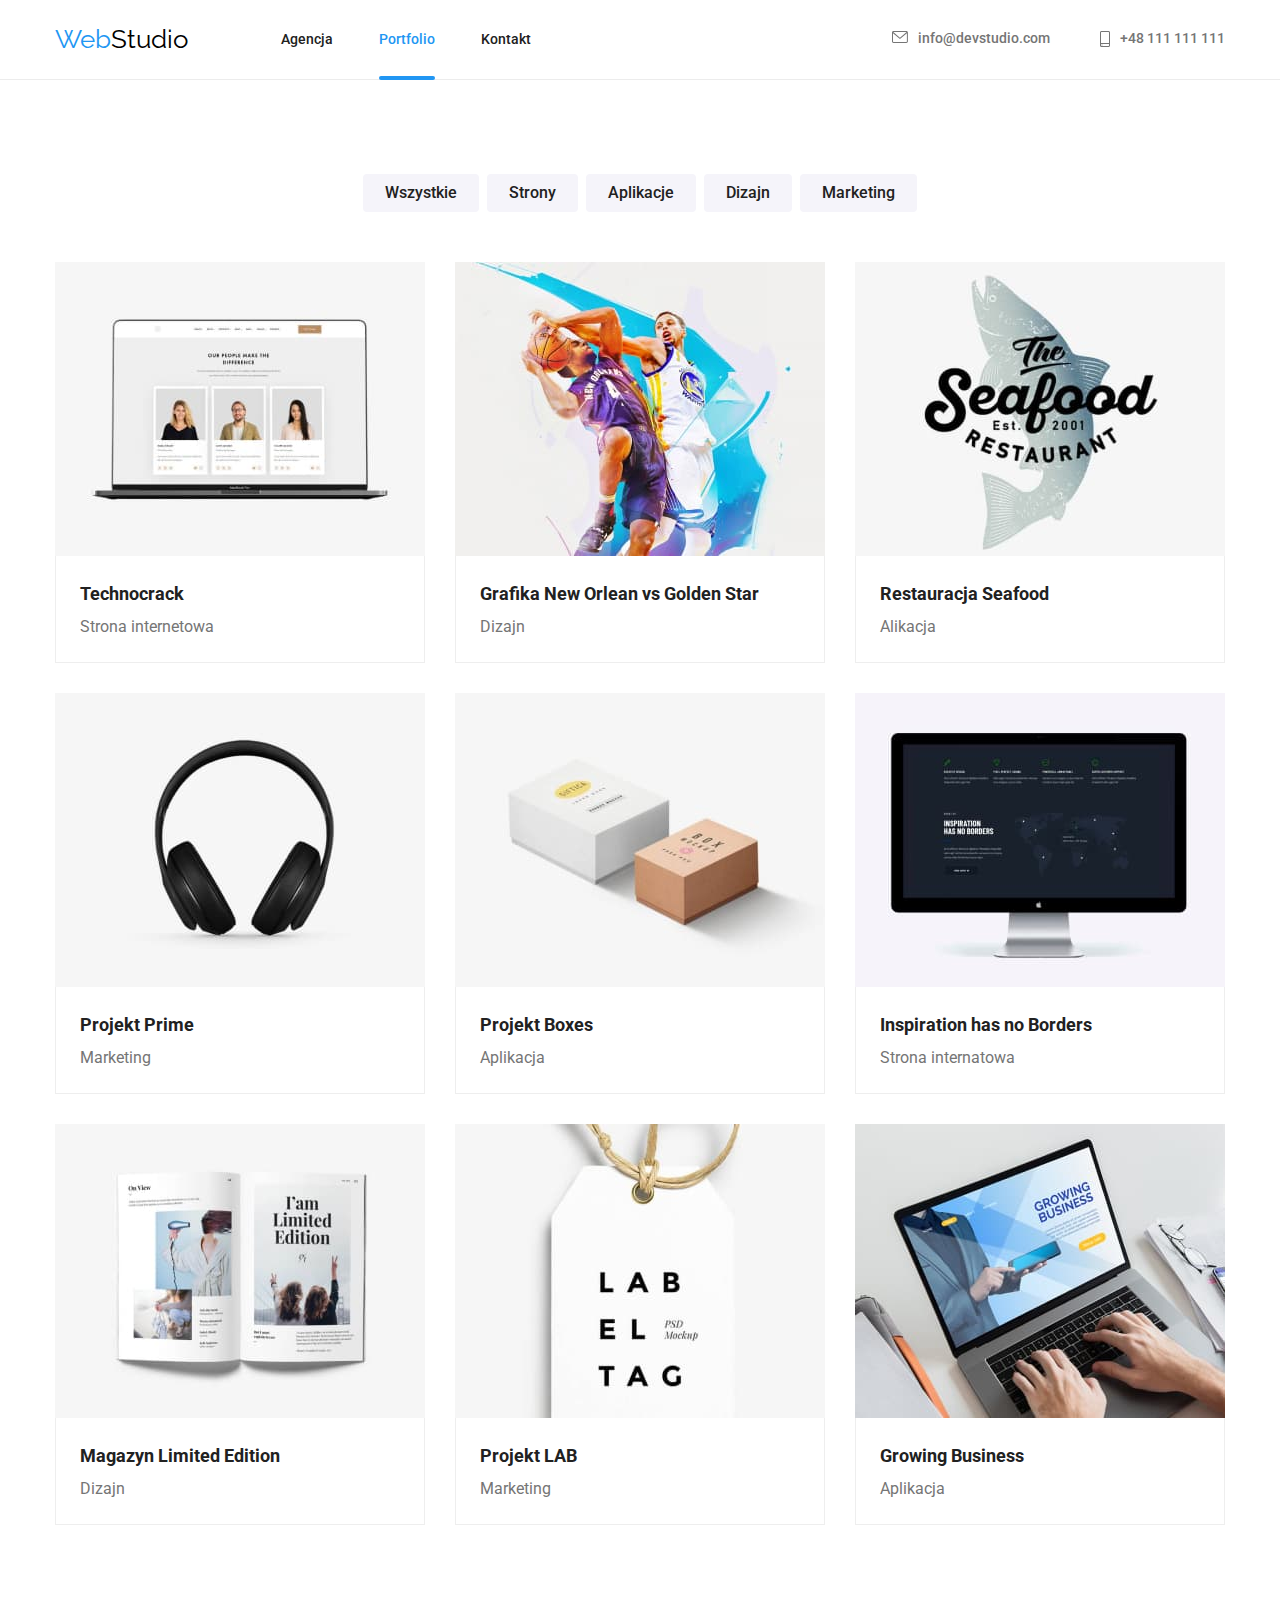
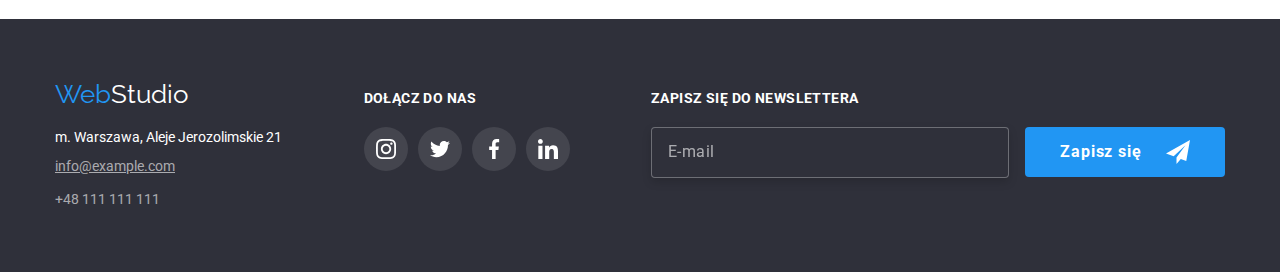
==== portfolio.html @ 1ae2829d "initial commit" ====
<!DOCTYPE html>
<html lang="pl">
  <head>
    <meta charset="UTF-8" />
    <meta http-equiv="X-UA-Compatible" content="IE=edge" />
    <meta name="viewport" content="width=device-width, initial-scale=1.0" />
    <title>Portfolio</title>
    <link rel="preconnect" href="https://fonts.googleapis.com" />
    <link rel="preconnect" href="https://fonts.gstatic.com" crossorigin />
    <link
      href="https://fonts.googleapis.com/css2?family=Raleway:wght@700&family=Roboto:wght@400;500;700;900&display=swap"
      rel="stylesheet"
    />
    <link rel="stylesheet" href="css/modern-normalize.min.css" />
    <link rel="stylesheet" href="css/style.css" />
  </head>
  <body>
    <!-- HEADER -->
    <header class="header-border">
      <div class="container haeder-content">
        <nav class="navigation">
          <a class="logo-header" href="index.html">
            <span class="logo-web">Web</span>Studio
          </a>
          <ul class="nav-content">
            <li><a class="nav-links" href="index.html">Agencja</a></li>
            <li><a class="nav-links nav-portfolio" href="#">Portfolio</a></li>
            <li><a class="nav-links" href="#">Kontakt</a></li>
          </ul>
        </nav>
        <ul class="contacts-header-content">
          <li>
            <a class="contacts-header" href="mailto:info@devstudio.com">
              <svg class="contacts-header-icon-envelope" width="16" height="12">
                <use href="images/icons.svg#icon-envelope"></use>
              </svg>
              <span>info@devstudio.com</span>
            </a>
          </li>
          <li>
            <a class="contacts-header" href="tel:+48111111111">
              <svg
                class="contacts-header-icon-smartphone"
                width="10"
                height="16"
              >
                <use href="images/icons.svg#icon-smartphone"></use>
              </svg>
              +48 111 111 111
            </a>
          </li>
        </ul>
      </div>
    </header>
    <main>
      <section class="section">
        <div class="container">
          <!-- Buttons -->
          <ul class="buttons-list">
            <li>
              <button class="all-buttons buttons-portfolio" type="button">
                Wszystkie
              </button>
            </li>
            <li>
              <button class="all-buttons buttons-portfolio" type="button">
                Strony
              </button>
            </li>
            <li>
              <button class="all-buttons buttons-portfolio" type="button">
                Aplikacje
              </button>
            </li>
            <li>
              <button class="all-buttons buttons-portfolio" type="button">
                Dizajn
              </button>
            </li>
            <li>
              <button class="all-buttons buttons-portfolio" type="button">
                Marketing
              </button>
            </li>
          </ul>
          <!-- Pictures -->
          <ul class="pictures-list">
            <li>
              <figure class="pictures-figure">
                <div class="portfolio-cards-box">
                  <img
                    src="images/laptop-1.jpg"
                    alt="laptop"
                    width="370"
                    height="294"
                  />
                  <div class="portfolio-cards-overlay">
                    <p class="pictures-description">
                      Technocrack jest popularną platformą wykorzystywaną do
                      rozpowszechniania koronawirusa. Firmy wykorzystują tę
                      platformę do celów szpiegowskich i ataków na
                      niezabezpieczone serwery konkurencji
                    </p>
                  </div>
                </div>
                <figcaption class="pictures-figcaption">
                  <h4 class="pictures-titles">Technocrack</h4>
                  <p class="pictures-text">Strona internetowa</p>
                </figcaption>
              </figure>
            </li>
            <li>
              <figure class="pictures-figure">
                <div class="portfolio-cards-box">
                  <img
                    src="images/basketball.jpg"
                    alt="ludzie grający w koszykówkę"
                    width="370"
                    height="294"
                  />
                  <div class="portfolio-cards-overlay">
                    <p class="pictures-description">
                      Technocrack jest popularną platformą wykorzystywaną do
                      rozpowszechniania koronawirusa. Firmy wykorzystują tę
                      platformę do celów szpiegowskich i ataków na
                      niezabezpieczone serwery konkurencji
                    </p>
                  </div>
                </div>
                <figcaption class="pictures-figcaption">
                  <h4 class="pictures-titles">
                    Grafika New Orlean vs Golden Star
                  </h4>
                  <p class="pictures-text">Dizajn</p>
                </figcaption>
              </figure>
            </li>
            <li>
              <figure class="pictures-figure">
                <div class="portfolio-cards-box">
                  <img
                    src="images/seafood.jpg"
                    alt="logo reastuaracji seafood"
                    width="370"
                    height="294"
                  />
                  <div class="portfolio-cards-overlay">
                    <p class="pictures-description">
                      Technocrack jest popularną platformą wykorzystywaną do
                      rozpowszechniania koronawirusa. Firmy wykorzystują tę
                      platformę do celów szpiegowskich i ataków na
                      niezabezpieczone serwery konkurencji
                    </p>
                  </div>
                </div>
                <figcaption class="pictures-figcaption">
                  <h4 class="pictures-titles">Restauracja Seafood</h4>
                  <p class="pictures-text">Alikacja</p>
                </figcaption>
              </figure>
            </li>
            <li>
              <figure class="pictures-figure">
                <div class="portfolio-cards-box">
                  <img
                    src="images/headphones.jpg"
                    alt="słuchawki"
                    width="370"
                    height="294"
                  />
                  <div class="portfolio-cards-overlay">
                    <p class="pictures-description">
                      Technocrack jest popularną platformą wykorzystywaną do
                      rozpowszechniania koronawirusa. Firmy wykorzystują tę
                      platformę do celów szpiegowskich i ataków na
                      niezabezpieczone serwery konkurencji
                    </p>
                  </div>
                </div>
                <figcaption class="pictures-figcaption">
                  <h4 class="pictures-titles">Projekt Prime</h4>
                  <p class="pictures-text">Marketing</p>
                </figcaption>
              </figure>
            </li>
            <li>
              <figure class="pictures-figure">
                <div class="portfolio-cards-box">
                  <img
                    src="images/packages.jpg"
                    alt="pudła"
                    width="370"
                    height="294"
                  />
                  <div class="portfolio-cards-overlay">
                    <p class="pictures-description">
                      Technocrack jest popularną platformą wykorzystywaną do
                      rozpowszechniania koronawirusa. Firmy wykorzystują tę
                      platformę do celów szpiegowskich i ataków na
                      niezabezpieczone serwery konkurencji
                    </p>
                  </div>
                </div>
                <figcaption class="pictures-figcaption">
                  <h4 class="pictures-titles">Projekt Boxes</h4>
                  <p class="pictures-text">Aplikacja</p>
                </figcaption>
              </figure>
            </li>
            <li>
              <figure class="pictures-figure">
                <div class="portfolio-cards-box">
                  <img
                    src="images/monitor.jpg"
                    alt="monitor"
                    width="370"
                    height="294"
                  />
                  <div class="portfolio-cards-overlay">
                    <p class="pictures-description">
                      Technocrack jest popularną platformą wykorzystywaną do
                      rozpowszechniania koronawirusa. Firmy wykorzystują tę
                      platformę do celów szpiegowskich i ataków na
                      niezabezpieczone serwery konkurencji
                    </p>
                  </div>
                </div>
                <figcaption class="pictures-figcaption">
                  <h4 class="pictures-titles">Inspiration has no Borders</h4>
                  <p class="pictures-text">Strona internatowa</p>
                </figcaption>
              </figure>
            </li>
            <li>
              <figure class="pictures-figure">
                <div class="portfolio-cards-box">
                  <img
                    src="images/book.jpg"
                    alt="magazyn limited edition"
                    width="370"
                    height="294"
                  />
                  <div class="portfolio-cards-overlay">
                    <p class="pictures-description">
                      Technocrack jest popularną platformą wykorzystywaną do
                      rozpowszechniania koronawirusa. Firmy wykorzystują tę
                      platformę do celów szpiegowskich i ataków na
                      niezabezpieczone serwery konkurencji
                    </p>
                  </div>
                </div>
                <figcaption class="pictures-figcaption">
                  <h4 class="pictures-titles">Magazyn Limited Edition</h4>
                  <p class="pictures-text">Dizajn</p>
                </figcaption>
              </figure>
            </li>
            <li>
              <figure class="pictures-figure">
                <div class="portfolio-cards-box">
                  <img
                    src="images/lab.jpg"
                    alt="etykieta LAB"
                    width="370"
                    height="294"
                  />
                  <div class="portfolio-cards-overlay">
                    <p class="pictures-description">
                      Technocrack jest popularną platformą wykorzystywaną do
                      rozpowszechniania koronawirusa. Firmy wykorzystują tę
                      platformę do celów szpiegowskich i ataków na
                      niezabezpieczone serwery konkurencji
                    </p>
                  </div>
                </div>
                <figcaption class="pictures-figcaption">
                  <h4 class="pictures-titles">Projekt LAB</h4>
                  <p class="pictures-text">Marketing</p>
                </figcaption>
              </figure>
            </li>
            <li>
              <figure class="pictures-figure">
                <div class="portfolio-cards-box">
                  <img
                    src="images/laptop-2.jpg"
                    alt="laptop"
                    width="370"
                    height="294"
                  />
                  <div class="portfolio-cards-overlay">
                    <p class="pictures-description">
                      Technocrack jest popularną platformą wykorzystywaną do
                      rozpowszechniania koronawirusa. Firmy wykorzystują tę
                      platformę do celów szpiegowskich i ataków na
                      niezabezpieczone serwery konkurencji
                    </p>
                  </div>
                </div>
                <figcaption class="pictures-figcaption">
                  <h4 class="pictures-titles">Growing Business</h4>
                  <p class="pictures-text">Aplikacja</p>
                </figcaption>
              </figure>
            </li>
          </ul>
        </div>
      </section>
    </main>
    <!-- FOOTER -->
    <footer class="footer-bg">
      <div class="container footer-content">
        <!-- FOOTER CONTACTS -->
        <div>
          <a class="logo-footer" href="index.html">
            <span class="logo-web">Web</span>Studio
          </a>
          <address class="footer-address">
            <ul class="footer-address-list">
              <li>
                <p class="company-address">
                  m. Warszawa, Aleje Jerozolimskie 21
                </p>
              </li>
              <li>
                <a
                  class="contacts-footer contacts-footer-mail"
                  href="mailto:info@example.com"
                >
                  info@example.com
                </a>
              </li>
              <li>
                <a class="contacts-footer" href="tel:+48111111111">
                  +48 111 111 111
                </a>
              </li>
            </ul>
          </address>
        </div>
        <!-- FOOTER JOIN US -->
        <div class="join-us-container">
          <h3 class="footer-titles">dołącz do nas</h3>
          <div class="join-us-links-container">
            <a class="join-us-links" href="#">
              <svg class="join-us-svg" width="44" height="44">
                <use
                  width="20"
                  height="20"
                  x="12"
                  y="12"
                  href="images/icons.svg#icon-instagram"
                ></use>
              </svg>
            </a>
            <a class="join-us-links" href="#">
              <svg class="join-us-svg" width="44" height="44">
                <use
                  width="20"
                  height="20"
                  x="12"
                  y="12"
                  href="images/icons.svg#icon-twitter"
                ></use>
              </svg>
            </a>
            <a class="join-us-links" href="#">
              <svg class="join-us-svg" width="44" height="44">
                <use
                  width="20"
                  height="20"
                  x="12"
                  y="12"
                  href="images/icons.svg#icon-facebook"
                ></use>
              </svg>
            </a>
            <a class="join-us-links" href="#">
              <svg class="join-us-svg" width="44" height="44">
                <use
                  width="20"
                  height="20"
                  x="12"
                  y="12"
                  href="images/icons.svg#icon-linkedin"
                ></use>
              </svg>
            </a>
          </div>
        </div>
        <!-- FOOTER NEWSLETTER -->
        <form name="newsletter" id="newsletter" autocomplete="on" validate>
          <div
            class="newsletter-container"
            role="group"
            aria-labelledby="newsletter"
          >
            <label>
              <span class="footer-titles">zapisz się do newslettera</span>
              <input
                type="email"
                name="newsletter-email"
                placeholder="E-mail"
                required
              />
            </label>
          </div>
          <button type="submit" class="all-buttons button-newsletter">
            <div class="newslatter-button-content">
              Zapisz się
              <svg class="newsletter-icon" width="24" height="24">
                <use href="images/icons.svg#icon-send"></use>
              </svg>
            </div>
          </button>
        </form>
      </div>
    </footer>
  </body>
</html>
---- css/style.css ----
:root {
  --brand-color: #2196f3;
  --white-color: #ffffff;
  --text-color: #757575;
  --body-color: #212121;
  --black-color: #000000;
  --background-portfolio-buttons-color: #f5f4fa;
  --contacts-footer-color: rgba(255, 255, 255, 0.6);
  --our-team-bg: #f5f4fa;
  --header-footer-bg: #2f303a;
  --pictures-figcaption-border-color: #eeeeee;
  --join-us-links-bg: rgba(255, 255, 255, 0.1);
  --header-border-bottom: #ececec;
  --hero-bg-gradient: rgba(47, 48, 58, 0.4);
  --our-strenghts-icon-bg: #f5f4fa;
  --icons-fill: #afb1b8;
  --what-we-do-img-title-bg: rgba(47, 48, 58, 0.8);
}
body {
  font-family: "Roboto", sans-serif;
  color: var(--body-color);
}
ul {
  list-style-type: none;
}
a {
  text-decoration: none;
}

/* logo */
.logo-header {
  font-family: "Raleway", sans-serif;
  color: var(--black-color);
  font-size: 26px;
  line-height: 1.19;
}
.logo-footer {
  font-family: "Raleway", sans-serif;
  color: var(--white-color);
  font-size: 26px;
  line-height: 1.19;
}
.logo-web {
  color: var(--brand-color);
}

/* nav */
.nav-links {
  color: inherit;
  font-weight: 500;
  font-size: 14px;
  line-height: 1.14;
  transition-property: color;
  transition-duration: 250ms;
  transition-timing-function: cubic-bezier(0.4, 0, 0.2, 1);
}
.nav-links:focus,
.nav-links:hover {
  color: var(--brand-color);
}
.nav-portfolio {
  color: var(--brand-color);
  position: relative;
}
.nav-portfolio::after {
  content: "";
  display: block;
  position: absolute;
  top: 0;
  bottom: 0;
  left: 0;
  right: 0;
  transform: translateY(45px);
  height: 4px;
  border-radius: 2px;
  background-color: var(--brand-color);
}
.nav-agency {
  color: var(--brand-color);
  position: relative;
}
.nav-agency::after {
  content: "";
  display: block;
  position: absolute;
  top: 0;
  bottom: 0;
  left: 0;
  right: 0;
  transform: translateY(45px);
  height: 4px;
  border-radius: 2px;
  background-color: var(--brand-color);
}

/* contacts */
.contacts-header {
  display: flex;
  color: var(--text-color);
  fill: var(--text-color);
  font-weight: 500;
  font-size: 14px;
  line-height: 1.14;
  transition-property: color, fill;
  transition-duration: 250ms;
  transition-timing-function: cubic-bezier(0.4, 0, 0.2, 1);
}
.contacts-header:focus,
.contacts-header:hover {
  color: var(--brand-color);
  fill: var(--brand-color);
}
.contacts-footer {
  color: var(--contacts-footer-color);
  font-weight: 400;
  font-size: 14px;
  line-height: 1.71;
}
.contacts-footer:focus,
.contacts-footer:hover {
  color: var(--brand-color);
}
.contacts-footer-mail {
  text-decoration: underline;
}
.company-address {
  color: var(--white-color);
  font-size: 14px;
  line-height: 1.14;
}

/* buttons */
.all-buttons {
  cursor: pointer;
  border-radius: 4px;
  border: none;
}
.button-main {
  color: var(--white-color);
  background-color: var(--brand-color);
  font-weight: 700;
  font-size: 16px;
  line-height: 1.88;
  width: 200px;
  height: 50px;
  transition-property: background-color, color;
  transition-duration: 250ms;
  transition-timing-function: cubic-bezier(0.4, 0, 0.2, 1);
}
.button-main:hover,
.button-main:focus {
  background-color: var(--white-color);
  color: var(--brand-color);
}
.buttons-portfolio {
  background: var(--background-portfolio-buttons-color);
  color: inherit;
  font-weight: 500;
  font-size: 16px;
  line-height: 1.63;
  padding: 6px 22px;
  transition-property: background-color, color, box-shadow;
  transition-duration: 250ms;
  transition-timing-function: cubic-bezier(0.4, 0, 0.2, 1);
}
.buttons-portfolio:focus,
.buttons-portfolio:hover {
  background: var(--brand-color);
  color: var(--white-color);
  box-shadow: 0px 3px 1px rgba(0, 0, 0, 0.1), 0px 1px 2px rgba(0, 0, 0, 0.08),
    0px 2px 2px rgba(0, 0, 0, 0.12);
}

/* hero */
.hero-text {
  color: var(--white-color);
  font-weight: 900;
  font-size: 44px;
  line-height: 1.36;
  text-align: center;
  margin-bottom: 30px;
  letter-spacing: 0.06em;
}

/* lorem ipsum */
.lorem-ipsum-title {
  color: inherit;
  font-weight: 700;
  font-size: 14px;
  line-height: 1.14;
  margin-bottom: 10px;
}
.lorem-ipsum-text {
  color: var(--text-color);
  font-size: 14px;
  line-height: 1.71;
  letter-spacing: 0.03em;
}

/* section our team and what we do */
.sections-titles {
  color: inherit;
  font-weight: 700;
  font-size: 36px;
  line-height: 1.17;
}
.team-names {
  color: inherit;
  font-weight: 500;
  font-size: 16px;
  line-height: 1.19;
  margin-bottom: 10px;
}
.team-job {
  color: var(--text-color);
  font-size: 16px;
  line-height: 1.19;
  margin-bottom: 16px;
}

/* pictures-section */
.pictures-titles {
  color: inherit;
  font-weight: 700;
  font-size: 18px;
  line-height: 2;
}
.pictures-text {
  color: var(--text-color);
  font-size: 16px;
  line-height: 1.88;
}

/* containers */
.container {
  width: 100%;
  max-width: 1200px;
  margin: 0 auto;
  padding: 0 15px;
}
.section {
  padding: 94px 0;
}
.section:nth-child(3) {
  padding-top: 0;
}

/* header */
.header-border {
  border-bottom: var(--header-border-bottom) solid 1px;
}
.haeder-content {
  display: flex;
  justify-content: space-between;
  align-items: center;
  padding: 24px 15px;
}
.contacts-header-content {
  display: flex;
  gap: 50px;
}
.nav-content {
  display: flex;
  gap: 46px;
  align-items: center;
  padding-left: 93px;
}

/* hero */
.hero-section {
  background-color: var(--header-footer-bg);
  background-image: linear-gradient(
      var(--hero-bg-gradient),
      var(--hero-bg-gradient)
    ),
    url("../images/hero-bg.jpg");
  background-repeat: no-repeat;
  background-position: center;
  background-size: cover;
  display: flex;
  justify-content: center;
  padding: 200px 0;
  width: 100%;
  max-width: 1600px;
  margin: 0 auto;
}
.hero-content {
  text-align: center;
  width: 696px;
}
.navigation {
  display: flex;
}

/* lorem */
.lorem-ipsum-list {
  display: flex;
  gap: 30px;
}

/* what we do */
.what-we-do-pictures {
  display: flex;
  gap: 30px;
}
.what-we-do-title {
  text-align: center;
  margin-bottom: 50px;
}

/* our team */
.our-team {
  display: flex;
  gap: 30px;
}
.our-team-section {
  background-color: var(--our-team-bg);
}
.our-team-title {
  text-align: center;
  margin-bottom: 50px;
}
.our-team-figure {
  margin: 0;
  background-color: var(--white-color);
  border-radius: 0px 0px 4px 4px;
  box-shadow: 0px 1px 3px rgba(0, 0, 0, 0.12), 0px 1px 1px rgba(0, 0, 0, 0.14),
    0px 2px 1px rgba(0, 0, 0, 0.2);
}
.our-team-figcaption {
  text-align: center;
  padding: 30px 0;
}

/* footer */
.footer-bg {
  background-color: var(--header-footer-bg);
}
.footer-content {
  display: flex;
  justify-content: space-between;
  padding: 60px 15px;
}
.footer-address {
  padding-top: 20px;
  font-style: normal;
}
.footer-address-list {
  display: flex;
  flex-direction: column;
  gap: 9px;
}

/* portfolio */
.buttons-list {
  display: flex;
  justify-content: center;
  gap: 8px;
  margin-bottom: 50px;
}
.pictures-list {
  display: flex;
  flex-wrap: wrap;
  gap: 30px;
}
.pictures-figure {
  margin: 0;
}
.pictures-figure:hover {
  box-shadow: 0px 1px 1px rgba(0, 0, 0, 0.12), 0px 4px 4px rgba(0, 0, 0, 0.06),
    1px 4px 6px rgba(0, 0, 0, 0.16);
}
.pictures-figure > img {
  vertical-align: bottom;
}
.pictures-figcaption {
  border-width: 0 1px 1px 1px;
  border-style: solid;
  border-color: var(--pictures-figcaption-border-color);
  padding: 20px 24px;
}

/* header icons */
.contacts-header-icon-envelope {
  margin-right: 10px;
  vertical-align: -1px;
}
.contacts-header-icon-smartphone {
  margin-right: 10px;
  vertical-align: -3px;
}

/* lorem ipsum icons */
.lorem-ipsum-list > li > svg {
  background-color: var(--our-strenghts-icon-bg);
  margin-bottom: 30px;
}

/* our team icons */
.our-team-container {
  display: flex;
  gap: 10px;
  justify-content: center;
}
.our-team-links {
  font-size: 0;
  border-radius: 50%;
  fill: var(--icons-fill);
  transition-property: fill, background-color;
  transition-duration: 250ms;
  transition-timing-function: cubic-bezier(0.4, 0, 0.2, 1);
}
.our-team-links:hover,
.our-team-links:focus {
  fill: var(--white-color);
  background-color: var(--brand-color);
}

/* our customers */
.our-customers-title {
  text-align: center;
  margin-bottom: 50px;
}
.our-customers-container {
  display: flex;
  gap: 30px;
}
.our-customers-links {
  width: 170px;
  font-size: 0;
  border: 1px solid var(--icons-fill);
  border-radius: 4px;
  fill: var(--icons-fill);
  transition-property: fill, border-color;
  transition-duration: 250ms;
  transition-timing-function: cubic-bezier(0.4, 0, 0.2, 1);
}
.our-customers-links:hover,
.our-customers-links:focus {
  fill: var(--brand-color);
  border-color: var(--brand-color);
}

/* join us */
.join-us-container {
  margin-top: 12px;
}
.footer-titles {
  font-weight: 700;
  font-size: 14px;
  line-height: 1.14;
  letter-spacing: 0.03em;
  text-transform: uppercase;
  color: var(--white-color);
  margin-bottom: 20px;
  display: block;
}
.join-us-links-container {
  display: flex;
  gap: 10px;
}
.join-us-links {
  font-size: 0;
  border-radius: 50%;
  transition-property: background-color;
  transition-duration: 250ms;
  transition-timing-function: cubic-bezier(0.4, 0, 0.2, 1);
}
.join-us-links:hover,
.join-us-links:focus {
  background-color: var(--brand-color);
}
.join-us-svg {
  background-color: var(--join-us-links-bg);
  fill: var(--white-color);
  border-radius: 50%;
}

/* hw5 */
.what-we-do-pictures > li {
  position: relative;
  font-size: 0;
}
.what-we-do-img-title {
  position: absolute;
  bottom: 0;
  left: 0;
  right: 0;
  padding: 27px 0;
  text-align: center;
  text-transform: uppercase;
  font-size: 14px;
  line-height: 1.14;
  color: var(--white-color);
  background-color: var(--what-we-do-img-title-bg);
}
.portfolio-cards-box {
  position: relative;
  overflow: hidden;
  font-size: 0;
}
.pictures-description {
  font-size: 18px;
  line-height: 28px;
  color: var(--white-color);
  padding: 49px 45px 49px 24px;
}
.portfolio-cards-overlay {
  position: absolute;
  top: 0;
  background-color: rgba(33, 150, 243, 0.9);
  transform: translateY(100%);
  transition: transform 250ms cubic-bezier(0.4, 0, 0.2, 1);
}
.pictures-figure:hover .portfolio-cards-overlay {
  transform: translateY(0);
}

/* MODAL */
.backdrop {
  position: fixed;
  display: flex;
  justify-content: center;
  align-items: center;
  cursor: not-allowed;
  width: 100%;
  height: 100%;
  top: 0;
  left: 0;
  background-color: rgba(0, 0, 0, 0.2);
  z-index: 1;
  visibility: visible;
  opacity: 1;
  transition: visibility 250ms cubic-bezier(0.4, 0, 0.2, 1),
    opacity 250ms cubic-bezier(0.4, 0, 0.2, 1);
}
.is-hidden {
  pointer-events: none;
  visibility: hidden;
  opacity: 0;
}
.modal {
  position: relative;
  width: 528px;
  background-color: var(--white-color);
  box-shadow: 0px 1px 3px rgba(0, 0, 0, 0.12), 0px 1px 1px rgba(0, 0, 0, 0.14),
    0px 2px 1px rgba(0, 0, 0, 0.2);
  border-radius: 4px;
  cursor: initial;
  transform: scale(1);
  transition-property: transform, border-radius;
  transition-duration: 0.4s;
  transition-timing-function: cubic-bezier(0.4, 0, 0.2, 1);
  padding: 40px;
}
.is-hidden .modal {
  transform: scale(0.1);
  border-radius: 50%;
}
.modal-close-button {
  position: absolute;
  right: 8px;
  top: 8px;
  cursor: pointer;
  border-radius: 50%;
  border: 1px solid rgba(0, 0, 0, 0.1);
  background-color: var(--white-color);
  padding: 0;
  font-size: 0;
}

/* newsletter */
.newsletter-container {
  margin-top: 12px;
  display: inline-block;
}
input[name="newsletter-email"] {
  background-color: var(--header-footer-bg);
  border: 1px solid rgba(255, 255, 255, 0.3);
  filter: drop-shadow(0px 4px 4px rgba(0, 0, 0, 0.15));
  border-radius: 4px;
  color: var(--white-color);
  padding: 15px 16px;
  width: 358px;
}
input[name="newsletter-email"]::placeholder {
  font-size: 16px;
  line-height: 1.25;
  letter-spacing: 0.03em;
  color: rgba(255, 255, 255, 0.6);
}
.button-newsletter {
  background-color: var(--brand-color);
  width: 200px;
  height: 50px;
  margin-left: 12px;
  transition-property: background-color, color;
  transition-duration: 250ms;
  transition-timing-function: cubic-bezier(0.4, 0, 0.2, 1);
  color: var(--white-color);
  font-weight: 700;
  font-size: 16px;
  line-height: 1.88;
  letter-spacing: 0.06em;
}
.button-newsletter:hover,
.button-newsletter:focus {
  background-color: var(--white-color);
  color: var(--brand-color);
}
.button-newsletter:hover .newsletter-icon,
.button-newsletter:focus .newsletter-icon {
  fill: var(--brand-color);
}
.newslatter-button-content {
  display: flex;
  justify-content: center;
  align-items: center;
  gap: 24px;
}
.newsletter-icon {
  fill: var(--white-color);
  transition-property: fill;
  transition-duration: 250ms;
  transition-timing-function: cubic-bezier(0.4, 0, 0.2, 1);
}

/* modal form */
.modal-title {
  font-size: 20px;
  line-height: 1, 15;
  letter-spacing: 0.03em;
  color: inherit;
  margin-bottom: 12px;
}
.order-input-title {
  font-size: 12px;
  line-height: 1.17;
  letter-spacing: 0.01em;
  color: var(--text-color);
  margin-bottom: 4px;
  display: block;
  text-align: left;
}
.button-order {
  width: 200px;
  height: 50px;
  background-color: var(--brand-color);
  color: var(--white-color);
  box-shadow: 0px 4px 4px rgba(0, 0, 0, 0.15);
  font-size: 16px;
  line-height: 1.88;
  letter-spacing: 0.06em;
  margin-top: 20px;
  border: 2px solid var(--brand-color);
  transition-property: background-color, color;
  transition-duration: 250ms;
  transition-timing-function: cubic-bezier(0.4, 0, 0.2, 1);
}
.button-order:hover,
.button-order:focus {
  background-color: var(--white-color);
  color: var(--brand-color);
}
.order-links {
  text-decoration: underline;
  color: var(--brand-color);
}
.order-checkbox-text {
  font-size: 14px;
  line-height: 1.71;
  letter-spacing: 0.03em;
  color: var(--text-color);
}
.order-label {
  display: block;
  margin-bottom: 10px;
  width: 100%;
  position: relative;
}
.order-textarea {
  resize: none;
  border: 1px solid rgba(33, 33, 33, 0.2);
  border-radius: 4px;
  padding: 12px 16px;
  width: 100%;
  font-size: 12px;
  line-height: 1.17;
  letter-spacing: 0.01em;
  outline: none;
  transition-property: border;
  transition-duration: 250ms;
  transition-timing-function: cubic-bezier(0.4, 0, 0.2, 1);
}
.order-textarea::placeholder {
  font-size: 12px;
  line-height: 1.17;
  letter-spacing: 0.01em;
  color: rgba(117, 117, 117, 0.5);
}
.order-input {
  width: 100%;
  border: 1px solid rgba(33, 33, 33, 0.2);
  border-radius: 4px;
  color: inherit;
  padding: 11px 12px 11px 42px;
  outline: none;
  transition-property: border;
  transition-duration: 250ms;
  transition-timing-function: cubic-bezier(0.4, 0, 0.2, 1);
}
.order-label:focus-within .order-input {
  border: 1px solid var(--brand-color);
}
.order-label:focus-within .order-form-icon {
  fill: var(--brand-color);
}
.order-textarea:focus {
  border: 1px solid var(--brand-color);
}
.order-form-icon {
  position: absolute;
  left: 15px;
  top: 30px;
  transition-property: fill;
  transition-duration: 250ms;
  transition-timing-function: cubic-bezier(0.4, 0, 0.2, 1);
}
.order-checkbox-icon {
  position: absolute;
  fill: var(--white-color);
  border: 2px solid #212121;
  border-radius: 3px;
  left: 12px;
  top: 3px;
  transition-property: fill;
  transition-duration: 250ms;
  transition-timing-function: cubic-bezier(0.4, 0, 0.2, 1);
}
.order-checkbox-input {
  margin-right: 5px;
}
.order-checkbox-input:checked + .order-checkbox-icon {
  fill: var(--brand-color);
  border: none;
}
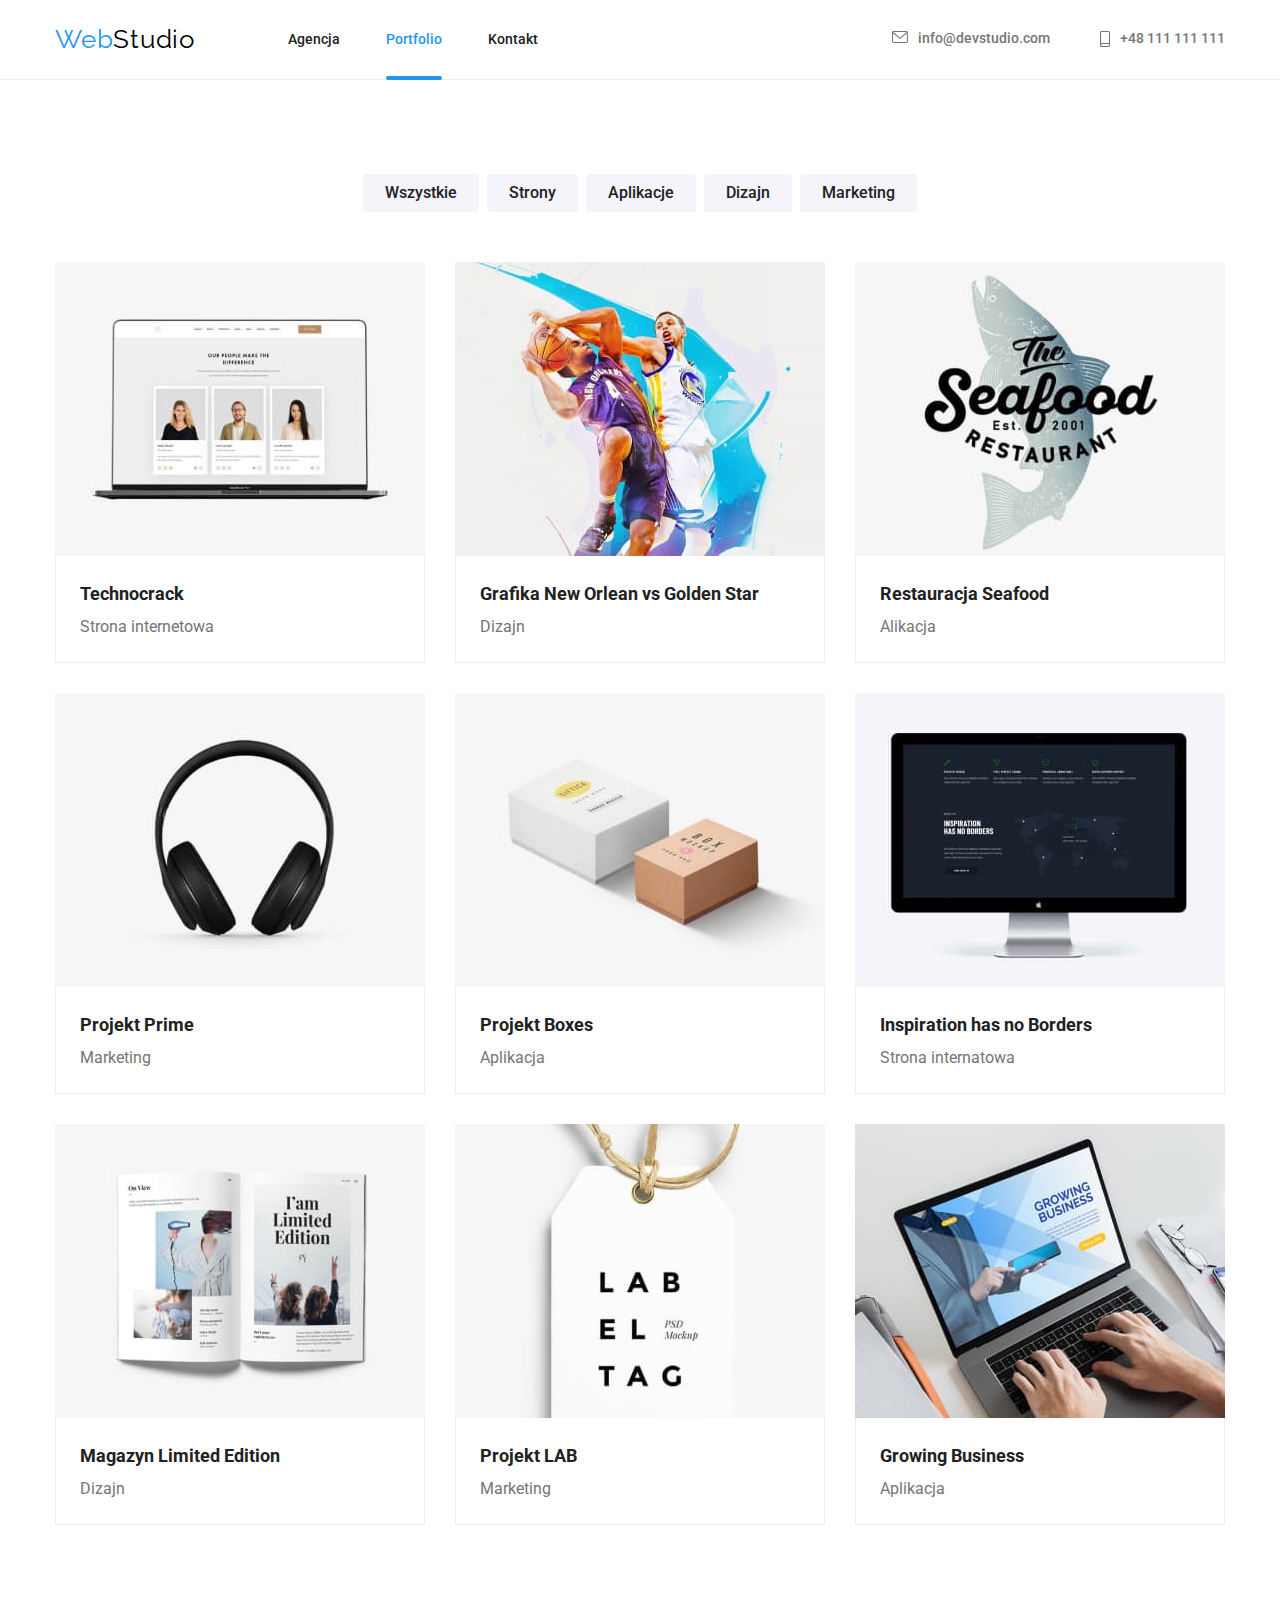
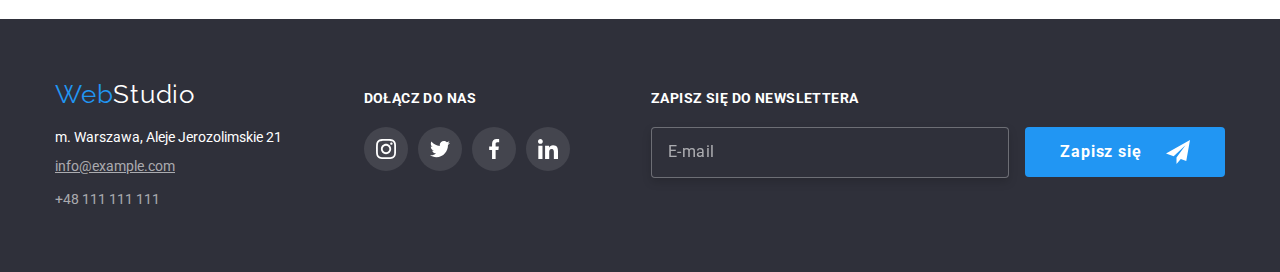
==== commit 24f76255: "page portfolio done" ====
--- a/portfolio.html
+++ b/portfolio.html
@@ -12,38 +12,41 @@
       rel="stylesheet"
     />
     <link rel="stylesheet" href="css/modern-normalize.min.css" />
-    <link rel="stylesheet" href="css/style.css" />
+    <!-- <link rel="stylesheet" href="css/style.css" /> -->
+    <link rel="stylesheet" href="css/main.min.css" />
   </head>
   <body>
     <!-- HEADER -->
-    <header class="header-border">
-      <div class="container haeder-content">
-        <nav class="navigation">
-          <a class="logo-header" href="index.html">
-            <span class="logo-web">Web</span>Studio
+    <header class="header">
+      <div class="container header__container">
+        <!-- HEADER NAVIGATION -->
+        <nav class="header__nav">
+          <a class="logo" href="index.html">
+            <span class="logo__web">Web</span>Studio
           </a>
-          <ul class="nav-content">
-            <li><a class="nav-links" href="index.html">Agencja</a></li>
-            <li><a class="nav-links nav-portfolio" href="#">Portfolio</a></li>
-            <li><a class="nav-links" href="#">Kontakt</a></li>
+          <ul class="header__nav-list">
+            <li><a class="header__nav-item" href="index.html">Agencja</a></li>
+            <li>
+              <a class="header__nav-item header__nav-item--line" href="#"
+                >Portfolio</a
+              >
+            </li>
+            <li><a class="header__nav-item" href="#">Kontakt</a></li>
           </ul>
         </nav>
-        <ul class="contacts-header-content">
+        <!-- HEADER CONTACTS -->
+        <ul class="header__contact-list">
           <li>
-            <a class="contacts-header" href="mailto:info@devstudio.com">
-              <svg class="contacts-header-icon-envelope" width="16" height="12">
+            <a class="header__contact-link" href="mailto:info@devstudio.com">
+              <svg class="header__icon-envelope" width="16" height="12">
                 <use href="images/icons.svg#icon-envelope"></use>
               </svg>
               <span>info@devstudio.com</span>
             </a>
           </li>
           <li>
-            <a class="contacts-header" href="tel:+48111111111">
-              <svg
-                class="contacts-header-icon-smartphone"
-                width="10"
-                height="16"
-              >
+            <a class="header__contact-link" href="tel:+48111111111">
+              <svg class="header__icon-smartphone" width="10" height="16">
                 <use href="images/icons.svg#icon-smartphone"></use>
               </svg>
               +48 111 111 111
@@ -52,254 +55,273 @@
         </ul>
       </div>
     </header>
+    <!-- MAIN -->
     <main>
       <section class="section">
         <div class="container">
-          <!-- Buttons -->
-          <ul class="buttons-list">
-            <li>
-              <button class="all-buttons buttons-portfolio" type="button">
+          <!-- BUTTONS -->
+          <ul class="portfolio-btn">
+            <li>
+              <button class="btn btn--portfolio" type="button">
                 Wszystkie
               </button>
             </li>
             <li>
-              <button class="all-buttons buttons-portfolio" type="button">
-                Strony
-              </button>
-            </li>
-            <li>
-              <button class="all-buttons buttons-portfolio" type="button">
+              <button class="btn btn--portfolio" type="button">Strony</button>
+            </li>
+            <li>
+              <button class="btn btn--portfolio" type="button">
                 Aplikacje
               </button>
             </li>
             <li>
-              <button class="all-buttons buttons-portfolio" type="button">
-                Dizajn
-              </button>
-            </li>
-            <li>
-              <button class="all-buttons buttons-portfolio" type="button">
+              <button class="btn btn--portfolio" type="button">Dizajn</button>
+            </li>
+            <li>
+              <button class="btn btn--portfolio" type="button">
                 Marketing
               </button>
             </li>
           </ul>
-          <!-- Pictures -->
-          <ul class="pictures-list">
-            <li>
-              <figure class="pictures-figure">
-                <div class="portfolio-cards-box">
-                  <img
+          <!-- CARDS -->
+          <ul class="portfolio-cards">
+            <!-- CARD 1 -->
+            <li>
+              <figure class="portfolio-cards__figure">
+                <div class="portfolio-cards__box">
+                  <img
+                    class="portfolio-cards__img"
                     src="images/laptop-1.jpg"
                     alt="laptop"
                     width="370"
                     height="294"
                   />
-                  <div class="portfolio-cards-overlay">
-                    <p class="pictures-description">
-                      Technocrack jest popularną platformą wykorzystywaną do
-                      rozpowszechniania koronawirusa. Firmy wykorzystują tę
-                      platformę do celów szpiegowskich i ataków na
-                      niezabezpieczone serwery konkurencji
-                    </p>
-                  </div>
-                </div>
-                <figcaption class="pictures-figcaption">
-                  <h4 class="pictures-titles">Technocrack</h4>
-                  <p class="pictures-text">Strona internetowa</p>
-                </figcaption>
-              </figure>
-            </li>
-            <li>
-              <figure class="pictures-figure">
-                <div class="portfolio-cards-box">
-                  <img
+                  <div class="portfolio-cards__overlay">
+                    <p class="portfolio-cards__description">
+                      Technocrack jest popularną platformą wykorzystywaną do
+                      rozpowszechniania koronawirusa. Firmy wykorzystują tę
+                      platformę do celów szpiegowskich i ataków na
+                      niezabezpieczone serwery konkurencji
+                    </p>
+                  </div>
+                </div>
+                <figcaption class="portfolio-cards__figcaption">
+                  <h4 class="portfolio-cards__title">Technocrack</h4>
+                  <p class="portfolio-cards__text">Strona internetowa</p>
+                </figcaption>
+              </figure>
+            </li>
+            <!-- CARD 2 -->
+            <li>
+              <figure class="portfolio-cards__figure">
+                <div class="portfolio-cards__box">
+                  <img
+                    class="portfolio-cards__img"
                     src="images/basketball.jpg"
                     alt="ludzie grający w koszykówkę"
                     width="370"
                     height="294"
                   />
-                  <div class="portfolio-cards-overlay">
-                    <p class="pictures-description">
-                      Technocrack jest popularną platformą wykorzystywaną do
-                      rozpowszechniania koronawirusa. Firmy wykorzystują tę
-                      platformę do celów szpiegowskich i ataków na
-                      niezabezpieczone serwery konkurencji
-                    </p>
-                  </div>
-                </div>
-                <figcaption class="pictures-figcaption">
-                  <h4 class="pictures-titles">
+                  <div class="portfolio-cards__overlay">
+                    <p class="portfolio-cards__description">
+                      Technocrack jest popularną platformą wykorzystywaną do
+                      rozpowszechniania koronawirusa. Firmy wykorzystują tę
+                      platformę do celów szpiegowskich i ataków na
+                      niezabezpieczone serwery konkurencji
+                    </p>
+                  </div>
+                </div>
+                <figcaption class="portfolio-cards__figcaption">
+                  <h4 class="portfolio-cards__title">
                     Grafika New Orlean vs Golden Star
                   </h4>
-                  <p class="pictures-text">Dizajn</p>
-                </figcaption>
-              </figure>
-            </li>
-            <li>
-              <figure class="pictures-figure">
-                <div class="portfolio-cards-box">
-                  <img
+                  <p class="portfolio-cards__text">Dizajn</p>
+                </figcaption>
+              </figure>
+            </li>
+            <!-- CARD 3 -->
+            <li>
+              <figure class="portfolio-cards__figure">
+                <div class="portfolio-cards__box">
+                  <img
+                    class="portfolio-cards__img"
                     src="images/seafood.jpg"
                     alt="logo reastuaracji seafood"
                     width="370"
                     height="294"
                   />
-                  <div class="portfolio-cards-overlay">
-                    <p class="pictures-description">
-                      Technocrack jest popularną platformą wykorzystywaną do
-                      rozpowszechniania koronawirusa. Firmy wykorzystują tę
-                      platformę do celów szpiegowskich i ataków na
-                      niezabezpieczone serwery konkurencji
-                    </p>
-                  </div>
-                </div>
-                <figcaption class="pictures-figcaption">
-                  <h4 class="pictures-titles">Restauracja Seafood</h4>
-                  <p class="pictures-text">Alikacja</p>
-                </figcaption>
-              </figure>
-            </li>
-            <li>
-              <figure class="pictures-figure">
-                <div class="portfolio-cards-box">
-                  <img
+                  <div class="portfolio-cards__overlay">
+                    <p class="portfolio-cards__description">
+                      Technocrack jest popularną platformą wykorzystywaną do
+                      rozpowszechniania koronawirusa. Firmy wykorzystują tę
+                      platformę do celów szpiegowskich i ataków na
+                      niezabezpieczone serwery konkurencji
+                    </p>
+                  </div>
+                </div>
+                <figcaption class="portfolio-cards__figcaption">
+                  <h4 class="portfolio-cards__title">Restauracja Seafood</h4>
+                  <p class="portfolio-cards__text">Alikacja</p>
+                </figcaption>
+              </figure>
+            </li>
+            <!-- CARD 4 -->
+            <li>
+              <figure class="portfolio-cards__figure">
+                <div class="portfolio-cards__box">
+                  <img
+                    class="portfolio-cards__img"
                     src="images/headphones.jpg"
                     alt="słuchawki"
                     width="370"
                     height="294"
                   />
-                  <div class="portfolio-cards-overlay">
-                    <p class="pictures-description">
-                      Technocrack jest popularną platformą wykorzystywaną do
-                      rozpowszechniania koronawirusa. Firmy wykorzystują tę
-                      platformę do celów szpiegowskich i ataków na
-                      niezabezpieczone serwery konkurencji
-                    </p>
-                  </div>
-                </div>
-                <figcaption class="pictures-figcaption">
-                  <h4 class="pictures-titles">Projekt Prime</h4>
-                  <p class="pictures-text">Marketing</p>
-                </figcaption>
-              </figure>
-            </li>
-            <li>
-              <figure class="pictures-figure">
-                <div class="portfolio-cards-box">
-                  <img
+                  <div class="portfolio-cards__overlay">
+                    <p class="portfolio-cards__description">
+                      Technocrack jest popularną platformą wykorzystywaną do
+                      rozpowszechniania koronawirusa. Firmy wykorzystują tę
+                      platformę do celów szpiegowskich i ataków na
+                      niezabezpieczone serwery konkurencji
+                    </p>
+                  </div>
+                </div>
+                <figcaption class="portfolio-cards__figcaption">
+                  <h4 class="portfolio-cards__title">Projekt Prime</h4>
+                  <p class="portfolio-cards__text">Marketing</p>
+                </figcaption>
+              </figure>
+            </li>
+            <!-- CARD 5 -->
+            <li>
+              <figure class="portfolio-cards__figure">
+                <div class="portfolio-cards__box">
+                  <img
+                    class="portfolio-cards__img"
                     src="images/packages.jpg"
                     alt="pudła"
                     width="370"
                     height="294"
                   />
-                  <div class="portfolio-cards-overlay">
-                    <p class="pictures-description">
-                      Technocrack jest popularną platformą wykorzystywaną do
-                      rozpowszechniania koronawirusa. Firmy wykorzystują tę
-                      platformę do celów szpiegowskich i ataków na
-                      niezabezpieczone serwery konkurencji
-                    </p>
-                  </div>
-                </div>
-                <figcaption class="pictures-figcaption">
-                  <h4 class="pictures-titles">Projekt Boxes</h4>
-                  <p class="pictures-text">Aplikacja</p>
-                </figcaption>
-              </figure>
-            </li>
-            <li>
-              <figure class="pictures-figure">
-                <div class="portfolio-cards-box">
-                  <img
+                  <div class="portfolio-cards__overlay">
+                    <p class="portfolio-cards__description">
+                      Technocrack jest popularną platformą wykorzystywaną do
+                      rozpowszechniania koronawirusa. Firmy wykorzystują tę
+                      platformę do celów szpiegowskich i ataków na
+                      niezabezpieczone serwery konkurencji
+                    </p>
+                  </div>
+                </div>
+                <figcaption class="portfolio-cards__figcaption">
+                  <h4 class="portfolio-cards__title">Projekt Boxes</h4>
+                  <p class="portfolio-cards__text">Aplikacja</p>
+                </figcaption>
+              </figure>
+            </li>
+            <!-- CARD 6 -->
+            <li>
+              <figure class="portfolio-cards__figure">
+                <div class="portfolio-cards__box">
+                  <img
+                    class="portfolio-cards__img"
                     src="images/monitor.jpg"
                     alt="monitor"
                     width="370"
                     height="294"
                   />
-                  <div class="portfolio-cards-overlay">
-                    <p class="pictures-description">
-                      Technocrack jest popularną platformą wykorzystywaną do
-                      rozpowszechniania koronawirusa. Firmy wykorzystują tę
-                      platformę do celów szpiegowskich i ataków na
-                      niezabezpieczone serwery konkurencji
-                    </p>
-                  </div>
-                </div>
-                <figcaption class="pictures-figcaption">
-                  <h4 class="pictures-titles">Inspiration has no Borders</h4>
-                  <p class="pictures-text">Strona internatowa</p>
-                </figcaption>
-              </figure>
-            </li>
-            <li>
-              <figure class="pictures-figure">
-                <div class="portfolio-cards-box">
-                  <img
+                  <div class="portfolio-cards__overlay">
+                    <p class="portfolio-cards__description">
+                      Technocrack jest popularną platformą wykorzystywaną do
+                      rozpowszechniania koronawirusa. Firmy wykorzystują tę
+                      platformę do celów szpiegowskich i ataków na
+                      niezabezpieczone serwery konkurencji
+                    </p>
+                  </div>
+                </div>
+                <figcaption class="portfolio-cards__figcaption">
+                  <h4 class="portfolio-cards__title">
+                    Inspiration has no Borders
+                  </h4>
+                  <p class="portfolio-cards__text">Strona internatowa</p>
+                </figcaption>
+              </figure>
+            </li>
+            <!-- CARD 7 -->
+            <li>
+              <figure class="portfolio-cards__figure">
+                <div class="portfolio-cards__box">
+                  <img
+                    class="portfolio-cards__img"
                     src="images/book.jpg"
                     alt="magazyn limited edition"
                     width="370"
                     height="294"
                   />
-                  <div class="portfolio-cards-overlay">
-                    <p class="pictures-description">
-                      Technocrack jest popularną platformą wykorzystywaną do
-                      rozpowszechniania koronawirusa. Firmy wykorzystują tę
-                      platformę do celów szpiegowskich i ataków na
-                      niezabezpieczone serwery konkurencji
-                    </p>
-                  </div>
-                </div>
-                <figcaption class="pictures-figcaption">
-                  <h4 class="pictures-titles">Magazyn Limited Edition</h4>
-                  <p class="pictures-text">Dizajn</p>
-                </figcaption>
-              </figure>
-            </li>
-            <li>
-              <figure class="pictures-figure">
-                <div class="portfolio-cards-box">
-                  <img
+                  <div class="portfolio-cards__overlay">
+                    <p class="portfolio-cards__description">
+                      Technocrack jest popularną platformą wykorzystywaną do
+                      rozpowszechniania koronawirusa. Firmy wykorzystują tę
+                      platformę do celów szpiegowskich i ataków na
+                      niezabezpieczone serwery konkurencji
+                    </p>
+                  </div>
+                </div>
+                <figcaption class="portfolio-cards__figcaption">
+                  <h4 class="portfolio-cards__title">
+                    Magazyn Limited Edition
+                  </h4>
+                  <p class="portfolio-cards__text">Dizajn</p>
+                </figcaption>
+              </figure>
+            </li>
+            <!-- CARD 8 -->
+            <li>
+              <figure class="portfolio-cards__figure">
+                <div class="portfolio-cards__box">
+                  <img
+                    class="portfolio-cards__img"
                     src="images/lab.jpg"
                     alt="etykieta LAB"
                     width="370"
                     height="294"
                   />
-                  <div class="portfolio-cards-overlay">
-                    <p class="pictures-description">
-                      Technocrack jest popularną platformą wykorzystywaną do
-                      rozpowszechniania koronawirusa. Firmy wykorzystują tę
-                      platformę do celów szpiegowskich i ataków na
-                      niezabezpieczone serwery konkurencji
-                    </p>
-                  </div>
-                </div>
-                <figcaption class="pictures-figcaption">
-                  <h4 class="pictures-titles">Projekt LAB</h4>
-                  <p class="pictures-text">Marketing</p>
-                </figcaption>
-              </figure>
-            </li>
-            <li>
-              <figure class="pictures-figure">
-                <div class="portfolio-cards-box">
-                  <img
+                  <div class="portfolio-cards__overlay">
+                    <p class="portfolio-cards__description">
+                      Technocrack jest popularną platformą wykorzystywaną do
+                      rozpowszechniania koronawirusa. Firmy wykorzystują tę
+                      platformę do celów szpiegowskich i ataków na
+                      niezabezpieczone serwery konkurencji
+                    </p>
+                  </div>
+                </div>
+                <figcaption class="portfolio-cards__figcaption">
+                  <h4 class="portfolio-cards__title">Projekt LAB</h4>
+                  <p class="portfolio-cards__text">Marketing</p>
+                </figcaption>
+              </figure>
+            </li>
+            <!-- CARD 9 -->
+            <li>
+              <figure class="portfolio-cards__figure">
+                <div class="portfolio-cards__box">
+                  <img
+                    class="portfolio-cards__img"
                     src="images/laptop-2.jpg"
                     alt="laptop"
                     width="370"
                     height="294"
                   />
-                  <div class="portfolio-cards-overlay">
-                    <p class="pictures-description">
-                      Technocrack jest popularną platformą wykorzystywaną do
-                      rozpowszechniania koronawirusa. Firmy wykorzystują tę
-                      platformę do celów szpiegowskich i ataków na
-                      niezabezpieczone serwery konkurencji
-                    </p>
-                  </div>
-                </div>
-                <figcaption class="pictures-figcaption">
-                  <h4 class="pictures-titles">Growing Business</h4>
-                  <p class="pictures-text">Aplikacja</p>
+                  <div class="portfolio-cards__overlay">
+                    <p class="portfolio-cards__description">
+                      Technocrack jest popularną platformą wykorzystywaną do
+                      rozpowszechniania koronawirusa. Firmy wykorzystują tę
+                      platformę do celów szpiegowskich i ataków na
+                      niezabezpieczone serwery konkurencji
+                    </p>
+                  </div>
+                </div>
+                <figcaption class="portfolio-cards__figcaption">
+                  <h4 class="portfolio-cards__title">Growing Business</h4>
+                  <p class="portfolio-cards__text">Aplikacja</p>
                 </figcaption>
               </figure>
             </li>
@@ -308,30 +330,30 @@
       </section>
     </main>
     <!-- FOOTER -->
-    <footer class="footer-bg">
-      <div class="container footer-content">
+    <footer class="footer">
+      <div class="container footer__container">
         <!-- FOOTER CONTACTS -->
         <div>
-          <a class="logo-footer" href="index.html">
-            <span class="logo-web">Web</span>Studio
+          <a class="logo logo--footer" href="index.html">
+            <span class="logo__web">Web</span>Studio
           </a>
-          <address class="footer-address">
-            <ul class="footer-address-list">
+          <address class="footer__address">
+            <ul class="footer__address-list">
               <li>
-                <p class="company-address">
+                <p class="footer__company-address">
                   m. Warszawa, Aleje Jerozolimskie 21
                 </p>
               </li>
               <li>
                 <a
-                  class="contacts-footer contacts-footer-mail"
+                  class="footer__contact-link footer__contact-link--mail"
                   href="mailto:info@example.com"
                 >
                   info@example.com
                 </a>
               </li>
               <li>
-                <a class="contacts-footer" href="tel:+48111111111">
+                <a class="footer__contact-link" href="tel:+48111111111">
                   +48 111 111 111
                 </a>
               </li>
@@ -339,11 +361,11 @@
           </address>
         </div>
         <!-- FOOTER JOIN US -->
-        <div class="join-us-container">
-          <h3 class="footer-titles">dołącz do nas</h3>
-          <div class="join-us-links-container">
-            <a class="join-us-links" href="#">
-              <svg class="join-us-svg" width="44" height="44">
+        <div class="footer__join-us">
+          <h3 class="footer__titles">dołącz do nas</h3>
+          <div class="footer__social-container">
+            <a class="footer__social" href="#">
+              <svg class="footer__social-icon" width="44" height="44">
                 <use
                   width="20"
                   height="20"
@@ -353,8 +375,8 @@
                 ></use>
               </svg>
             </a>
-            <a class="join-us-links" href="#">
-              <svg class="join-us-svg" width="44" height="44">
+            <a class="footer__social" href="#">
+              <svg class="footer__social-icon" width="44" height="44">
                 <use
                   width="20"
                   height="20"
@@ -364,8 +386,8 @@
                 ></use>
               </svg>
             </a>
-            <a class="join-us-links" href="#">
-              <svg class="join-us-svg" width="44" height="44">
+            <a class="footer__social" href="#">
+              <svg class="footer__social-icon" width="44" height="44">
                 <use
                   width="20"
                   height="20"
@@ -375,8 +397,8 @@
                 ></use>
               </svg>
             </a>
-            <a class="join-us-links" href="#">
-              <svg class="join-us-svg" width="44" height="44">
+            <a class="footer__social" href="#">
+              <svg class="footer__social-icon" width="44" height="44">
                 <use
                   width="20"
                   height="20"
@@ -391,13 +413,14 @@
         <!-- FOOTER NEWSLETTER -->
         <form name="newsletter" id="newsletter" autocomplete="on" validate>
           <div
-            class="newsletter-container"
+            class="footer__label-container"
             role="group"
             aria-labelledby="newsletter"
           >
             <label>
-              <span class="footer-titles">zapisz się do newslettera</span>
+              <span class="footer__titles">zapisz się do newslettera</span>
               <input
+                class="footer__input"
                 type="email"
                 name="newsletter-email"
                 placeholder="E-mail"
@@ -405,13 +428,13 @@
               />
             </label>
           </div>
-          <button type="submit" class="all-buttons button-newsletter">
-            <div class="newslatter-button-content">
+          <button type="submit" class="btn btn--newsletter">
+            <span class="footer__btn-container">
               Zapisz się
-              <svg class="newsletter-icon" width="24" height="24">
+              <svg class="footer__btn-icon" width="24" height="24">
                 <use href="images/icons.svg#icon-send"></use>
               </svg>
-            </div>
+            </span>
           </button>
         </form>
       </div>
--- a/css/style.css
+++ b/css/style.css
@@ -15,6 +15,13 @@
   --our-strenghts-icon-bg: #f5f4fa;
   --icons-fill: #afb1b8;
   --what-we-do-img-title-bg: rgba(47, 48, 58, 0.8);
+  --portfolio-cards-bg: rgba(33, 150, 243, 0.9);
+  --modal-backdrop-color: rgba(0, 0, 0, 0.2);
+  --modal-close-button-border: rgba(0, 0, 0, 0.1);
+  --nesletter-input-border: rgba(255, 255, 255, 0.3);
+  --newsletter-placeholder: rgba(255, 255, 255, 0.6);
+  --order-input-placeholder: rgba(33, 33, 33, 0.2);
+  --order-textarea-placeholder: rgba(117, 117, 117, 0.5);
 }
 body {
   font-family: "Roboto", sans-serif;
@@ -28,24 +35,21 @@
 }
 
 /* logo */
-.logo-header {
+.logo {
   font-family: "Raleway", sans-serif;
   color: var(--black-color);
   font-size: 26px;
   line-height: 1.19;
 }
-.logo-footer {
-  font-family: "Raleway", sans-serif;
-  color: var(--white-color);
-  font-size: 26px;
-  line-height: 1.19;
-}
-.logo-web {
+.logo--footer {
+  color: var(--white-color);
+}
+.logo__web {
   color: var(--brand-color);
 }
 
 /* nav */
-.nav-links {
+.header__nav-item {
   color: inherit;
   font-weight: 500;
   font-size: 14px;
@@ -54,15 +58,15 @@
   transition-duration: 250ms;
   transition-timing-function: cubic-bezier(0.4, 0, 0.2, 1);
 }
-.nav-links:focus,
-.nav-links:hover {
-  color: var(--brand-color);
-}
-.nav-portfolio {
+.header__nav-item:focus,
+.header__nav-item:hover {
+  color: var(--brand-color);
+}
+.header__nav-item--line {
   color: var(--brand-color);
   position: relative;
 }
-.nav-portfolio::after {
+.header__nav-item--line::after {
   content: "";
   display: block;
   position: absolute;
@@ -75,26 +79,9 @@
   border-radius: 2px;
   background-color: var(--brand-color);
 }
-.nav-agency {
-  color: var(--brand-color);
-  position: relative;
-}
-.nav-agency::after {
-  content: "";
-  display: block;
-  position: absolute;
-  top: 0;
-  bottom: 0;
-  left: 0;
-  right: 0;
-  transform: translateY(45px);
-  height: 4px;
-  border-radius: 2px;
-  background-color: var(--brand-color);
-}
 
 /* contacts */
-.contacts-header {
+.header__contact-link {
   display: flex;
   color: var(--text-color);
   fill: var(--text-color);
@@ -105,37 +92,40 @@
   transition-duration: 250ms;
   transition-timing-function: cubic-bezier(0.4, 0, 0.2, 1);
 }
-.contacts-header:focus,
-.contacts-header:hover {
+.header__contact-link:focus,
+.header__contact-link:hover {
   color: var(--brand-color);
   fill: var(--brand-color);
 }
-.contacts-footer {
+.footer__contact-link {
   color: var(--contacts-footer-color);
   font-weight: 400;
   font-size: 14px;
   line-height: 1.71;
-}
-.contacts-footer:focus,
-.contacts-footer:hover {
-  color: var(--brand-color);
-}
-.contacts-footer-mail {
+  transition-property: color;
+  transition-duration: 250ms;
+  transition-timing-function: cubic-bezier(0.4, 0, 0.2, 1);
+}
+.footer__contact-link:focus,
+.footer__contact-link:hover {
+  color: var(--brand-color);
+}
+.footer__contact-link--mail {
   text-decoration: underline;
 }
-.company-address {
+.footer__company-address {
   color: var(--white-color);
   font-size: 14px;
   line-height: 1.14;
 }
 
 /* buttons */
-.all-buttons {
+.btn {
   cursor: pointer;
   border-radius: 4px;
   border: none;
 }
-.button-main {
+.btn--hero {
   color: var(--white-color);
   background-color: var(--brand-color);
   font-weight: 700;
@@ -147,12 +137,12 @@
   transition-duration: 250ms;
   transition-timing-function: cubic-bezier(0.4, 0, 0.2, 1);
 }
-.button-main:hover,
-.button-main:focus {
+.btn--hero:hover,
+.btn--hero:focus {
   background-color: var(--white-color);
   color: var(--brand-color);
 }
-.buttons-portfolio {
+.btn--portfolio {
   background: var(--background-portfolio-buttons-color);
   color: inherit;
   font-weight: 500;
@@ -163,8 +153,8 @@
   transition-duration: 250ms;
   transition-timing-function: cubic-bezier(0.4, 0, 0.2, 1);
 }
-.buttons-portfolio:focus,
-.buttons-portfolio:hover {
+.btn--portfolio:focus,
+.btn--portfolio:hover {
   background: var(--brand-color);
   color: var(--white-color);
   box-shadow: 0px 3px 1px rgba(0, 0, 0, 0.1), 0px 1px 2px rgba(0, 0, 0, 0.08),
@@ -172,7 +162,7 @@
 }
 
 /* hero */
-.hero-text {
+.hero__title {
   color: var(--white-color);
   font-weight: 900;
   font-size: 44px;
@@ -246,20 +236,20 @@
 }
 
 /* header */
-.header-border {
+.header {
   border-bottom: var(--header-border-bottom) solid 1px;
 }
-.haeder-content {
+.header__container {
   display: flex;
   justify-content: space-between;
   align-items: center;
   padding: 24px 15px;
 }
-.contacts-header-content {
+.header__contact-list {
   display: flex;
   gap: 50px;
 }
-.nav-content {
+.header__nav-list {
   display: flex;
   gap: 46px;
   align-items: center;
@@ -267,8 +257,7 @@
 }
 
 /* hero */
-.hero-section {
-  background-color: var(--header-footer-bg);
+.hero {
   background-image: linear-gradient(
       var(--hero-bg-gradient),
       var(--hero-bg-gradient)
@@ -284,11 +273,11 @@
   max-width: 1600px;
   margin: 0 auto;
 }
-.hero-content {
+.hero__content {
   text-align: center;
   width: 696px;
 }
-.navigation {
+.header__nav {
   display: flex;
 }
 
@@ -333,26 +322,26 @@
 }
 
 /* footer */
-.footer-bg {
+.footer {
   background-color: var(--header-footer-bg);
 }
-.footer-content {
+.footer__container {
   display: flex;
   justify-content: space-between;
   padding: 60px 15px;
 }
-.footer-address {
+.footer__address {
   padding-top: 20px;
   font-style: normal;
 }
-.footer-address-list {
+.footer__address-list {
   display: flex;
   flex-direction: column;
   gap: 9px;
 }
 
 /* portfolio */
-.buttons-list {
+.portfolio-btn {
   display: flex;
   justify-content: center;
   gap: 8px;
@@ -381,11 +370,11 @@
 }
 
 /* header icons */
-.contacts-header-icon-envelope {
+.header__icon-envelope {
   margin-right: 10px;
   vertical-align: -1px;
 }
-.contacts-header-icon-smartphone {
+.header__icon-smartphone {
   margin-right: 10px;
   vertical-align: -3px;
 }
@@ -442,10 +431,10 @@
 }
 
 /* join us */
-.join-us-container {
+.footer__join-us {
   margin-top: 12px;
 }
-.footer-titles {
+.footer__titles {
   font-weight: 700;
   font-size: 14px;
   line-height: 1.14;
@@ -455,22 +444,22 @@
   margin-bottom: 20px;
   display: block;
 }
-.join-us-links-container {
+.footer__social-container {
   display: flex;
   gap: 10px;
 }
-.join-us-links {
+.footer__social {
   font-size: 0;
   border-radius: 50%;
   transition-property: background-color;
   transition-duration: 250ms;
   transition-timing-function: cubic-bezier(0.4, 0, 0.2, 1);
 }
-.join-us-links:hover,
-.join-us-links:focus {
+.footer__social:hover,
+.footer__social:focus {
   background-color: var(--brand-color);
 }
-.join-us-svg {
+.footer__social-icon {
   background-color: var(--join-us-links-bg);
   fill: var(--white-color);
   border-radius: 50%;
@@ -508,7 +497,7 @@
 .portfolio-cards-overlay {
   position: absolute;
   top: 0;
-  background-color: rgba(33, 150, 243, 0.9);
+  background-color: var(--portfolio-cards-bg);
   transform: translateY(100%);
   transition: transform 250ms cubic-bezier(0.4, 0, 0.2, 1);
 }
@@ -527,7 +516,7 @@
   height: 100%;
   top: 0;
   left: 0;
-  background-color: rgba(0, 0, 0, 0.2);
+  background-color: var(--modal-backdrop-color);
   z-index: 1;
   visibility: visible;
   opacity: 1;
@@ -557,39 +546,39 @@
   transform: scale(0.1);
   border-radius: 50%;
 }
-.modal-close-button {
+.btn--modal-close {
   position: absolute;
   right: 8px;
   top: 8px;
   cursor: pointer;
   border-radius: 50%;
-  border: 1px solid rgba(0, 0, 0, 0.1);
+  border: 1px solid var(--modal-close-button-border);
   background-color: var(--white-color);
   padding: 0;
   font-size: 0;
 }
 
 /* newsletter */
-.newsletter-container {
+.footer__label-container {
   margin-top: 12px;
   display: inline-block;
 }
-input[name="newsletter-email"] {
+.footer__input {
   background-color: var(--header-footer-bg);
-  border: 1px solid rgba(255, 255, 255, 0.3);
+  border: 1px solid var(--nesletter-input-border);
   filter: drop-shadow(0px 4px 4px rgba(0, 0, 0, 0.15));
   border-radius: 4px;
   color: var(--white-color);
   padding: 15px 16px;
   width: 358px;
 }
-input[name="newsletter-email"]::placeholder {
+.footer__input::placeholder {
   font-size: 16px;
   line-height: 1.25;
   letter-spacing: 0.03em;
-  color: rgba(255, 255, 255, 0.6);
-}
-.button-newsletter {
+  color: var(--newsletter-placeholder);
+}
+.btn--newsletter {
   background-color: var(--brand-color);
   width: 200px;
   height: 50px;
@@ -603,22 +592,22 @@
   line-height: 1.88;
   letter-spacing: 0.06em;
 }
-.button-newsletter:hover,
-.button-newsletter:focus {
+.btn--newsletter:hover,
+.btn--newsletter:focus {
   background-color: var(--white-color);
   color: var(--brand-color);
 }
-.button-newsletter:hover .newsletter-icon,
-.button-newsletter:focus .newsletter-icon {
+.btn--newsletter:hover .footer__btn-icon,
+.btn--newsletter:focus .footer__btn-icon {
   fill: var(--brand-color);
 }
-.newslatter-button-content {
+.footer__btn-container {
   display: flex;
   justify-content: center;
   align-items: center;
   gap: 24px;
 }
-.newsletter-icon {
+.footer__btn-icon {
   fill: var(--white-color);
   transition-property: fill;
   transition-duration: 250ms;
@@ -642,7 +631,7 @@
   display: block;
   text-align: left;
 }
-.button-order {
+.btn--order {
   width: 200px;
   height: 50px;
   background-color: var(--brand-color);
@@ -657,8 +646,8 @@
   transition-duration: 250ms;
   transition-timing-function: cubic-bezier(0.4, 0, 0.2, 1);
 }
-.button-order:hover,
-.button-order:focus {
+.btn--order:hover,
+.btn--order:focus {
   background-color: var(--white-color);
   color: var(--brand-color);
 }
@@ -680,7 +669,7 @@
 }
 .order-textarea {
   resize: none;
-  border: 1px solid rgba(33, 33, 33, 0.2);
+  border: 1px solid var(--order-input-placeholder);
   border-radius: 4px;
   padding: 12px 16px;
   width: 100%;
@@ -696,11 +685,11 @@
   font-size: 12px;
   line-height: 1.17;
   letter-spacing: 0.01em;
-  color: rgba(117, 117, 117, 0.5);
+  color: var(--order-textarea-placeholder);
 }
 .order-input {
   width: 100%;
-  border: 1px solid rgba(33, 33, 33, 0.2);
+  border: 1px solid var(--order-input-placeholder);
   border-radius: 4px;
   color: inherit;
   padding: 11px 12px 11px 42px;
@@ -729,7 +718,7 @@
 .order-checkbox-icon {
   position: absolute;
   fill: var(--white-color);
-  border: 2px solid #212121;
+  border: 2px solid var(--body-color);
   border-radius: 3px;
   left: 12px;
   top: 3px;
--- a/css/main.min.css
+++ b/css/main.min.css
@@ -0,0 +1 @@
+body{font-family:"Roboto",sans-serif;color:#212121}ul{list-style-type:none}a{text-decoration:none}.container{width:100%;max-width:1200px;margin:0 auto;padding:0 15px}.section{padding:94px 0}.section:nth-child(3){padding-top:0}.header{border-bottom:#ececec solid 1px}.header__container{display:-webkit-box;display:-ms-flexbox;display:flex;-webkit-box-pack:justify;-ms-flex-pack:justify;justify-content:space-between;-webkit-box-align:center;-ms-flex-align:center;align-items:center;padding:24px 15px}.header__nav{display:-webkit-box;display:-ms-flexbox;display:flex}.header__nav-list{display:-webkit-box;display:-ms-flexbox;display:flex;gap:46px;-webkit-box-align:center;-ms-flex-align:center;align-items:center;padding-left:93px}.header__nav-item{color:inherit;font-weight:500;font-size:14px;line-height:1.14;-webkit-transition-property:color;transition-property:color;-webkit-transition-duration:250ms;transition-duration:250ms;-webkit-transition-timing-function:cubic-bezier(0.4, 0, 0.2, 1);transition-timing-function:cubic-bezier(0.4, 0, 0.2, 1)}.header__nav-item:focus,.header__nav-item:hover{color:#2196f3}.header__nav-item--line{color:#2196f3;position:relative}.header__nav-item--line::after{content:"";display:block;position:absolute;top:0;bottom:0;left:0;right:0;-webkit-transform:translateY(45px);transform:translateY(45px);height:4px;border-radius:2px;background-color:#2196f3}.header__contact-list{display:-webkit-box;display:-ms-flexbox;display:flex;gap:50px}.header__contact-link{display:-webkit-box;display:-ms-flexbox;display:flex;color:#757575;fill:#757575;font-weight:500;font-size:14px;line-height:1.14;-webkit-transition-property:color,fill;transition-property:color,fill;-webkit-transition-duration:250ms;transition-duration:250ms;-webkit-transition-timing-function:cubic-bezier(0.4, 0, 0.2, 1);transition-timing-function:cubic-bezier(0.4, 0, 0.2, 1)}.header__contact-link:hover,.header__contact-link:focus{color:#2196f3;fill:#2196f3}.header__icon-envelope{margin-right:10px;vertical-align:-1px}.header__icon-smartphone{margin-right:10px;vertical-align:-3px}.logo{font-family:"Raleway",sans-serif;color:#000;font-size:26px;line-height:1.19;letter-spacing:.03em}.logo--footer{color:#fff}.logo__web{color:#2196f3}.hero{background-image:-webkit-gradient(linear, left top, left bottom, from(rgba(47, 48, 58, 0.4)), to(rgba(47, 48, 58, 0.4))),url("../images/hero-bg.jpg");background-image:linear-gradient(rgba(47, 48, 58, 0.4), rgba(47, 48, 58, 0.4)),url("../images/hero-bg.jpg");background-repeat:no-repeat;background-position:center;background-size:cover;display:-webkit-box;display:-ms-flexbox;display:flex;-webkit-box-pack:center;-ms-flex-pack:center;justify-content:center;padding:200px 0;width:100%;max-width:1600px;margin:0 auto}.hero__content{text-align:center;width:696px}.hero__title{color:#fff;font-weight:900;font-size:44px;line-height:1.36;text-align:center;margin-bottom:30px;letter-spacing:.06em}.btn{cursor:pointer;border-radius:4px;border:none}.btn--hero{color:#fff;background-color:#2196f3;font-weight:700;font-size:16px;line-height:1.88;width:200px;height:50px;-webkit-transition-property:background-color,color;transition-property:background-color,color;-webkit-transition-duration:250ms;transition-duration:250ms;-webkit-transition-timing-function:cubic-bezier(0.4, 0, 0.2, 1);transition-timing-function:cubic-bezier(0.4, 0, 0.2, 1)}.btn--hero:hover,.btn--hero:focus{background-color:#fff;color:#2196f3}.btn--modal-close{position:absolute;right:8px;top:8px;border-radius:50%;border:1px solid rgba(0,0,0,.1);background-color:#fff;padding:0;font-size:0}.btn--portfolio{background:#f5f4fa;color:inherit;font-weight:500;font-size:16px;line-height:1.63;padding:6px 22px;-webkit-transition-property:background-color,color,-webkit-box-shadow;transition-property:background-color,color,-webkit-box-shadow;transition-property:background-color,color,box-shadow;transition-property:background-color,color,box-shadow,-webkit-box-shadow;-webkit-transition-duration:250ms;transition-duration:250ms;-webkit-transition-timing-function:cubic-bezier(0.4, 0, 0.2, 1);transition-timing-function:cubic-bezier(0.4, 0, 0.2, 1)}.btn--portfolio:focus,.btn--portfolio:hover{background:#2196f3;color:#fff;-webkit-box-shadow:0px 3px 1px rgba(0,0,0,.1),0px 1px 2px rgba(0,0,0,.08),0px 2px 2px rgba(0,0,0,.12);box-shadow:0px 3px 1px rgba(0,0,0,.1),0px 1px 2px rgba(0,0,0,.08),0px 2px 2px rgba(0,0,0,.12)}.btn--newsletter{background-color:#2196f3;width:200px;height:50px;margin-left:12px;-webkit-transition-property:background-color,color;transition-property:background-color,color;-webkit-transition-duration:250ms;transition-duration:250ms;-webkit-transition-timing-function:cubic-bezier(0.4, 0, 0.2, 1);transition-timing-function:cubic-bezier(0.4, 0, 0.2, 1);color:#fff;font-weight:700;font-size:16px;line-height:1.88;letter-spacing:.06em}.btn--newsletter:hover,.btn--newsletter:focus{background-color:#fff;color:#2196f3}.btn--order{width:200px;height:50px;background-color:#2196f3;color:#fff;-webkit-box-shadow:0px 4px 4px rgba(0,0,0,.15);box-shadow:0px 4px 4px rgba(0,0,0,.15);font-size:16px;line-height:1.88;letter-spacing:.06em;margin-top:20px;border:2px solid #2196f3;-webkit-transition-property:background-color,color;transition-property:background-color,color;-webkit-transition-duration:250ms;transition-duration:250ms;-webkit-transition-timing-function:cubic-bezier(0.4, 0, 0.2, 1);transition-timing-function:cubic-bezier(0.4, 0, 0.2, 1)}.btn--order:hover,.btn--order:focus{background-color:#fff;color:#2196f3}.footer{background-color:#2f303a}.footer__container{display:-webkit-box;display:-ms-flexbox;display:flex;-webkit-box-pack:justify;-ms-flex-pack:justify;justify-content:space-between;padding:60px 15px}.footer__address{padding-top:20px;font-style:normal}.footer__address-list{display:-webkit-box;display:-ms-flexbox;display:flex;-webkit-box-orient:vertical;-webkit-box-direction:normal;-ms-flex-direction:column;flex-direction:column;gap:9px}.footer__company-address{color:#fff;font-size:14px;line-height:1.14}.footer__contact-link{color:rgba(255,255,255,.6);font-weight:400;font-size:14px;line-height:1.71;-webkit-transition-property:color;transition-property:color;-webkit-transition-duration:250ms;transition-duration:250ms;-webkit-transition-timing-function:cubic-bezier(0.4, 0, 0.2, 1);transition-timing-function:cubic-bezier(0.4, 0, 0.2, 1)}.footer__contact-link:focus,.footer__contact-link:hover{color:#2196f3}.footer__contact-link--mail{text-decoration:underline}.footer__join-us{margin-top:12px}.footer__titles{font-weight:700;font-size:14px;line-height:1.14;letter-spacing:.03em;text-transform:uppercase;color:#fff;margin-bottom:20px;display:block}.footer__social-container{display:-webkit-box;display:-ms-flexbox;display:flex;gap:10px}.footer__social{font-size:0;border-radius:50%;-webkit-transition-property:background-color;transition-property:background-color;-webkit-transition-duration:250ms;transition-duration:250ms;-webkit-transition-timing-function:cubic-bezier(0.4, 0, 0.2, 1);transition-timing-function:cubic-bezier(0.4, 0, 0.2, 1)}.footer__social:hover,.footer__social:focus{background-color:#2196f3}.footer__social-icon{background-color:rgba(255,255,255,.1);fill:#fff;border-radius:50%}.footer__label-container{margin-top:12px;display:inline-block}.footer__input{background-color:#2f303a;border:1px solid rgba(255,255,255,.3);-webkit-filter:drop-shadow(0px 4px 4px rgba(0, 0, 0, 0.15));filter:drop-shadow(0px 4px 4px rgba(0, 0, 0, 0.15));border-radius:4px;color:#fff;padding:15px 16px;width:358px}.footer__input::-webkit-input-placeholder{font-size:16px;line-height:1.25;letter-spacing:.03em;color:rgba(255,255,255,.6)}.footer__input::-moz-placeholder{font-size:16px;line-height:1.25;letter-spacing:.03em;color:rgba(255,255,255,.6)}.footer__input:-ms-input-placeholder{font-size:16px;line-height:1.25;letter-spacing:.03em;color:rgba(255,255,255,.6)}.footer__input::-ms-input-placeholder{font-size:16px;line-height:1.25;letter-spacing:.03em;color:rgba(255,255,255,.6)}.footer__input::placeholder{font-size:16px;line-height:1.25;letter-spacing:.03em;color:rgba(255,255,255,.6)}.footer__btn-container{display:-webkit-box;display:-ms-flexbox;display:flex;-webkit-box-pack:center;-ms-flex-pack:center;justify-content:center;-webkit-box-align:center;-ms-flex-align:center;align-items:center;gap:24px}.footer__btn-icon{fill:#fff;-webkit-transition-property:fill;transition-property:fill;-webkit-transition-duration:250ms;transition-duration:250ms;-webkit-transition-timing-function:cubic-bezier(0.4, 0, 0.2, 1);transition-timing-function:cubic-bezier(0.4, 0, 0.2, 1)}.btn--newsletter:hover .footer__btn-icon,.btn--newsletter:focus .footer__btn-icon{fill:#2196f3}.portfolio-btn{display:-webkit-box;display:-ms-flexbox;display:flex;-webkit-box-pack:center;-ms-flex-pack:center;justify-content:center;gap:8px;margin-bottom:50px}.portfolio-cards{display:-webkit-box;display:-ms-flexbox;display:flex;-ms-flex-wrap:wrap;flex-wrap:wrap;gap:30px}.portfolio-cards__figure{margin:0}.portfolio-cards__figure:hover{-webkit-box-shadow:0px 1px 1px rgba(0,0,0,.12),0px 4px 4px rgba(0,0,0,.06),1px 4px 6px rgba(0,0,0,.16);box-shadow:0px 1px 1px rgba(0,0,0,.12),0px 4px 4px rgba(0,0,0,.06),1px 4px 6px rgba(0,0,0,.16)}.portfolio-cards__box{position:relative;overflow:hidden;font-size:0}.portfolio-cards__img{vertical-align:bottom}.portfolio-cards__overlay{position:absolute;top:0;background-color:rgba(33,150,243,.9);-webkit-transform:translateY(100%);transform:translateY(100%);-webkit-transition:-webkit-transform 250ms cubic-bezier(0.4, 0, 0.2, 1);transition:-webkit-transform 250ms cubic-bezier(0.4, 0, 0.2, 1);transition:transform 250ms cubic-bezier(0.4, 0, 0.2, 1);transition:transform 250ms cubic-bezier(0.4, 0, 0.2, 1), -webkit-transform 250ms cubic-bezier(0.4, 0, 0.2, 1)}.portfolio-cards__figure:hover .portfolio-cards__overlay{-webkit-transform:translateY(0);transform:translateY(0)}.portfolio-cards__description{font-size:18px;line-height:28px;color:#fff;padding:49px 45px 49px 24px}.portfolio-cards__figcaption{border-width:0 1px 1px 1px;border-style:solid;border-color:#eee;padding:20px 24px}.portfolio-cards__title{color:inherit;font-weight:700;font-size:18px;line-height:2}.portfolio-cards__text{color:#757575;font-size:16px;line-height:1.88}/*# sourceMappingURL=main.min.css.map */